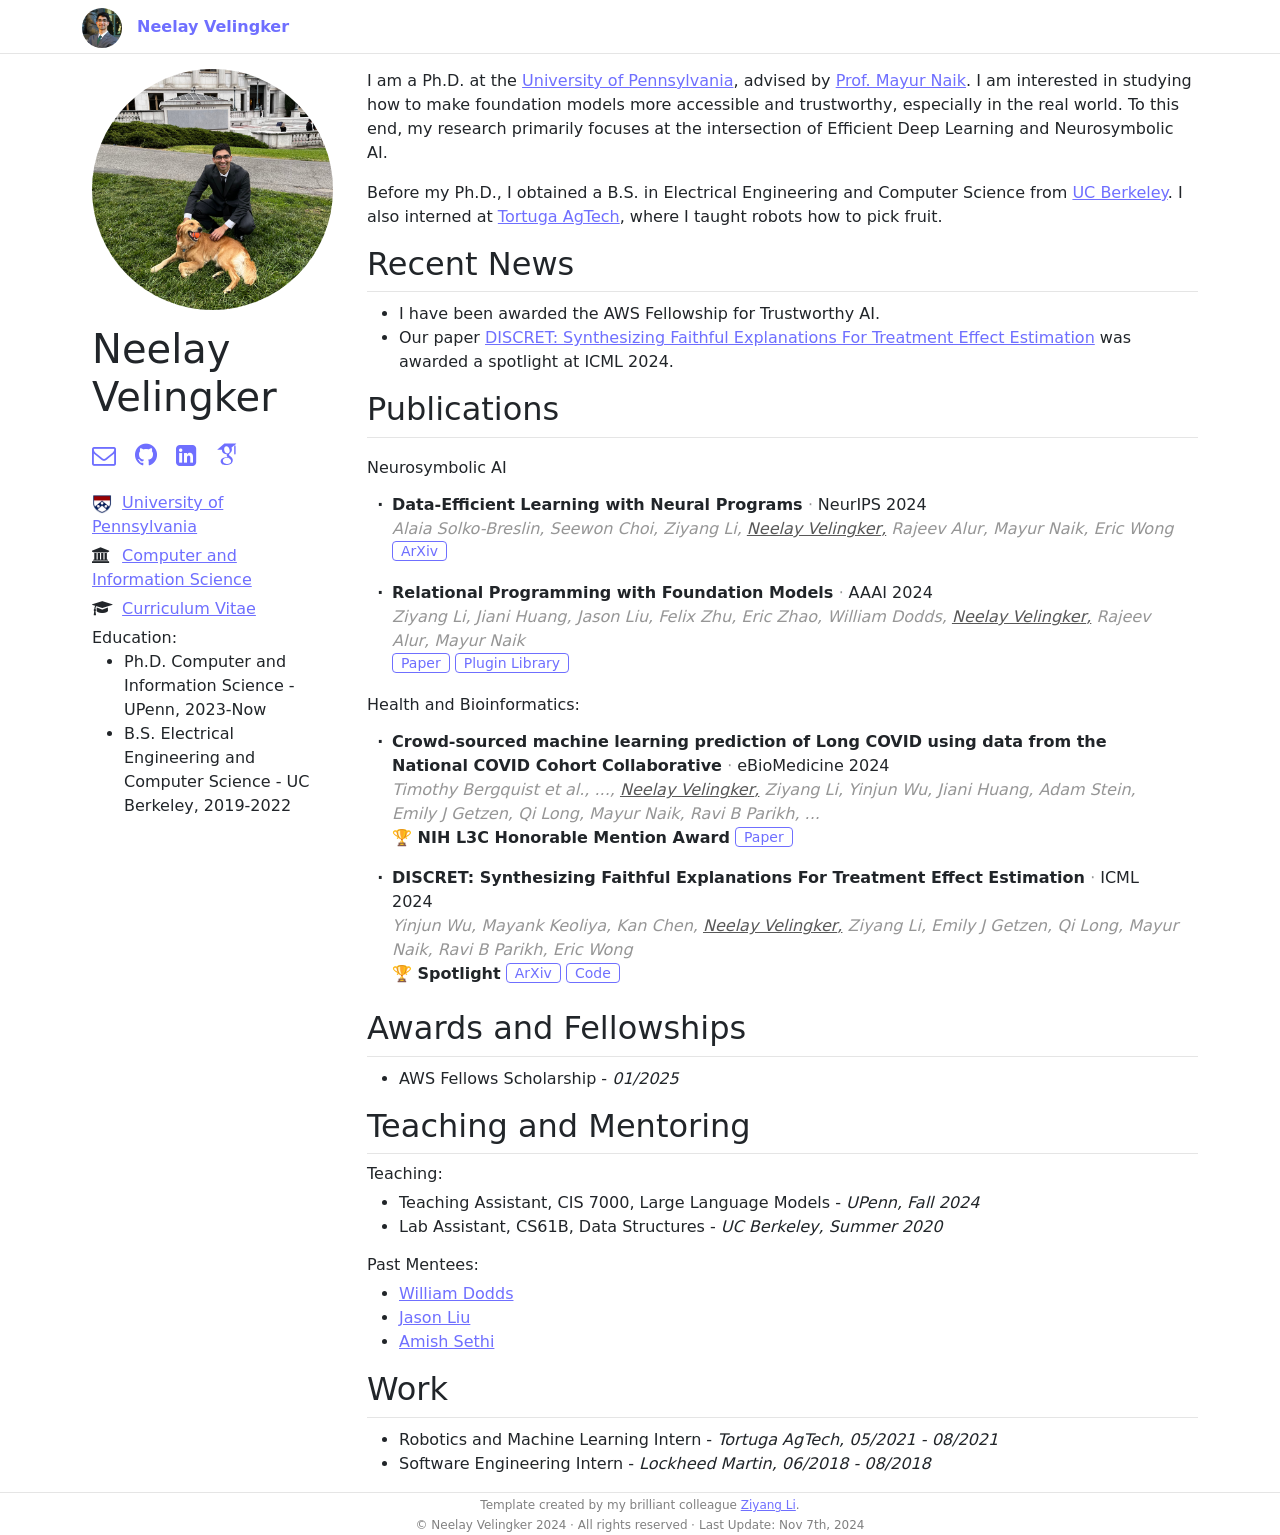
==== index.html @ e78e91a5 "bio update" ====
<!DOCTYPE html>
<html>
  <head>
    <meta charset="utf-8" />
    <meta name="viewport" content="width=device-width, initial-scale=1">
    <link rel="stylesheet" href="css/basics.css" />
    <link rel="stylesheet" href="css/vendor/bootstrap/bootstrap.min.css" />
    <link rel="stylesheet" href="css/vendor/font-awesome/font-awesome.min.css" />
    <title>Neelay Velingker - University of Pennsylvania</title>
  </head>
  <body>
    <nav class="nav">
      <div class="nav-inner container-sm">
        <ul class="nav-ul">
          <li>
            <a href="#">
              <img class="nav-img" src="img/me.png" />
              <strong style="margin-left: 10px">Neelay Velingker</strong>
            </a>
          </li>
        </ul>
      </div>
    </nav>
    <main class="container-sm main-container">
      <div class="row">
        <div class="sidebar col-md-3 col-12">
          <div>
            <div class="sidebar-me col-md-12 col-8" style="background-image: url(img/me-large.png); margin: 0 auto;"></div>
          </div>
          <div>
            <h1>Neelay Velingker</h1>
            <div class="flex" style="margin: 20px 0;">
              <a class="sidebar-icon" href="mailto:neelay@seas.upenn.edu" target="_blank" data-bs-toggle="tooltip" data-bs-title="Email">
                <i class="fa fa-envelope-o" aria-hidden="true" style="font-size: 24px"></i>
              </a>
              <a class="sidebar-icon" href="https://github.com/nvelingker" target="_blank" data-bs-toggle="tooltip" data-bs-title="Github">
                <i class="fa fa-github" aria-hidden="true" style="font-size: 26px"></i>
              </a>
              <!-- <a class="sidebar-icon" href="https://liby.cubes.studio/index.html" target="_blank" data-bs-toggle="tooltip" data-bs-title="Personal Website">
                <i class="fa fa-user" aria-hidden="true" style="font-size: 24px"></i>
              </a> -->
              <a class="sidebar-icon" href="https://www.linkedin.com/in/nvelingker/" target="_blank" data-bs-toggle="tooltip" data-bs-title="LinkedIn">
                <i class="fa fa-linkedin-square" aria-hidden="true" style="font-size: 24px"></i>
              </a>
              <a class="sidebar-icon" href="https://scholar.google.com/citations?user=EKP_ty0AAAAJ&hl=en" target="_blank" data-bs-toggle="tooltip" data-bs-title="Google Scholar">
                <!-- <img src="img/vendor/google-scholar.svg" width="28px" height="28px" /> -->
                <svg width="28" height="28" viewBox="0 0 500 500" style="margin-top: -5px">
                  <g inkscape:groupmode="layer" id="layer6" inkscape:label="icon">
                    <path fill="currentColor" style="stroke-width:0.0647871" d="M 343.75868,106.66243 V 79.430205 L 363.52365,63.999997 H 149.63354 L 20.476345,176.2736 h 85.656075 c -0.15534,2.12494 -0.21914,4.04644 -0.21914,6.22563 0,20.84472 7.2192,38.08662 21.67203,51.86089 14.45284,13.79702 32.25124,20.64784 53.32651,20.64784 4.92319,0 9.75059,-0.36794 14.43842,-1.02419 -2.90722,6.50082 -4.37457,12.52302 -4.37457,18.14228 0,9.87526 4.49924,20.4304 13.46715,31.6418 -39.23377,2.6705 -68.06112,9.73264 -86.43702,21.16322 -10.53108,6.49907 -19.000207,14.70396 -25.390349,24.5311 -6.390569,9.89933 -9.577754,20.51525 -9.577754,31.9616 0,9.64822 2.062375,18.33611 6.21907,26.06233 4.156694,7.7263 9.577757,14.07047 16.312223,18.98408 6.71825,4.96781 14.46899,9.10088 23.219,12.46874 8.73429,3.34378 17.40643,5.71858 26.06106,7.06258 8.62707,1.34222 17.20471,1.9985 25.70579,1.9985 13.46887,0 26.95353,-1.73428 40.54711,-5.18707 13.56165,-3.48461 26.28022,-8.64143 38.17105,-15.4927 11.85935,-6.80488 21.51545,-16.0865 28.9219,-27.7183 7.39024,-11.67998 11.09457,-24.80499 11.09457,-39.33613 0,-11.01584 -2.24964,-21.03852 -6.7502,-30.14073 -4.46864,-9.07202 -9.93785,-16.54102 -16.45271,-22.34403 -6.5008,-5.81263 -12.99987,-11.15539 -19.51512,-15.9679 -6.50083,-4.84488 -12.00021,-9.75058 -16.46884,-14.8129 -4.4848,-5.04657 -6.73444,-10.05419 -6.73444,-14.98395 0,-4.92145 1.73422,-9.67183 5.21588,-14.26559 3.45451,-4.6095 7.67376,-9.04795 12.60967,-13.30571 4.93756,-4.24944 9.87523,-8.96788 14.79665,-14.13302 4.92147,-5.14719 9.14072,-11.82739 12.60971,-20.00822 3.48467,-8.17907 5.20318,-17.44489 5.20318,-27.75679 0,-13.4527 -2.54714,-24.46065 -7.54735,-33.31348 -0.59369,-1.02243 -1.21757,-1.80338 -1.87511,-3.02225 l 56.90745,-46.672136 v 17.118526 c -7.39373,0.92969 -6.62422,5.34582 -6.62422,10.6352 v 128.66719 c 0,5.95832 4.8751,10.83382 10.83386,10.83382 h 3.98869 c 5.95835,0 10.83386,-4.87506 10.83386,-10.83382 V 117.29282 c 0,-5.27669 0.77741,-9.68801 -6.56167,-10.63039 z M 236.39865,329.14114 c 1.14099,0.7503 3.7039,2.78075 7.7184,6.03838 4.0495,3.24319 6.797,5.69582 8.26567,7.41432 1.43851,1.66381 3.5792,4.16501 6.37617,7.54734 2.81268,3.3744 4.7184,6.30394 5.71853,8.73425 1.00016,2.4767 2.01603,5.46089 3.04636,8.94556 0.98567,3.44488 1.48486,6.97595 1.48486,10.56169 0,17.04813 -6.56338,29.68007 -19.65604,37.85915 -13.125,8.18083 -28.76651,12.27368 -46.93767,12.27368 -9.18709,0 -18.2031,-1.09289 -27.06247,-3.1951 -8.84322,-2.11665 -17.31192,-5.3362 -25.39035,-9.60185 -8.07846,-4.25771 -14.57754,-10.20337 -19.50072,-17.79659 -4.93764,-7.64012 -7.40645,-16.41464 -7.40645,-26.24962 0,-10.32022 2.79692,-19.28987 8.42233,-26.90588 5.59343,-7.62564 12.93774,-13.3919 22.03208,-17.3154 9.0624,-3.94582 18.24946,-6.74232 27.56166,-8.39827 9.31221,-1.7023 18.79679,-2.555 28.43842,-2.555 4.46862,0 7.93582,0.25115 10.40465,0.69607 0.45456,0.21918 3.03188,2.07025 7.73456,5.56326 4.70401,3.46237 7.62565,5.59519 8.75047,6.38401 z m -3.35823,-100.5779 c -7.40648,8.85938 -17.73454,13.2882 -30.95363,13.2882 -11.85933,0 -22.29766,-4.76482 -31.26554,-14.31195 -8.99984,-9.52309 -15.42235,-20.32803 -19.34408,-32.43061 -3.93752,-12.10871 -5.90585,-23.98423 -5.90585,-35.648 0,-13.6942 3.59542,-25.35184 10.7809,-34.97598 7.18727,-9.64952 17.49915,-14.48477 30.93786,-14.48477 11.87507,0 22.37423,5.03825 31.43704,15.15677 9.09434,10.08482 15.60961,21.41303 19.5169,33.96799 3.92176,12.5392 5.87345,24.52979 5.87345,35.98399 0,13.44658 -3.70256,24.60984 -11.07663,33.45436 z" id="path2" />
                  </g>
                </svg>
              </a>
            </div>
            <div class="sidebar-item">
              <span class="icon">
                <img src="img/penn.png" height="20px" width="20px" />
              </span>
              <a target="_blank" href="https://www.upenn.edu">University of Pennsylvania</a>
            </div>
            <div class="sidebar-item">
              <i class="fa fa-university icon"></i> <a href="https://www.cis.upenn.edu" target="_blank">Computer and Information Science</a>
            </div>
            <div class="sidebar-item">
              <i class="fa fa-graduation-cap icon"></i> <a href="#" target="_blank">Curriculum Vitae</a>
            </div>
            <div class="sidebar-item">
              Education:
              <ul>
                <li>Ph.D. Computer and Information Science - UPenn, 2023-Now</li>
                <li>B.S. Electrical Engineering and Computer Science - UC Berkeley, 2019-2022</li>
              </ul>
            </div>
          </div>
        </div>
        <div class="main col-sm-9 col-12">
          <div id="bio" class="section">
            <!-- <div class="section-header">
              <h2>Research</h2>
            </div> -->
            <p>
              I am a Ph.D. at the <a target="_blank" href="https://upenn.edu">University of Pennsylvania</a>, advised by <a target="_blank" href="https://www.cis.upenn.edu/~mhnaik/">Prof. Mayur Naik</a>.
              I am interested in studying how to make foundation models more accessible and trustworthy, especially in the real world.
              To this end, my research primarily focuses at the intersection of Efficient Deep Learning and Neurosymbolic AI.

              <!-- He is awarded the <a target="_blank" href="https://blog.seas.upenn.edu/amazon-provides-gift-to-10-penn-engineering-phd-students-for-work-on-trustworthy-ai/">AWS Fellowship</a> for conducting research on trustworthy AI. -->
            </p>
            <p>
              Before my Ph.D., I obtained a B.S. in Electrical Engineering and Computer Science from <a target="_blank" href="https://www.berkeley.edu/">UC Berkeley</a>. I also interned at <a target="_blank" href="https://www.tortugaagtech.com/">Tortuga AgTech</a>, where I taught robots how to pick fruit.
            </p>
          </div>
          <div id="news" class="section">
            <div class="section-header">
              <h2>Recent News</h2>
            </div>
            <ul>
              <li class="news-item">
                I have been awarded the AWS Fellowship for Trustworthy AI.
              </li>
              <li class="news-item">
                Our paper <a target="_blank" href="https://icml.cc/virtual/2024/poster/34742">DISCRET: Synthesizing Faithful Explanations For Treatment Effect Estimation</a> was awarded a spotlight at ICML 2024.
              </li>
            </ul>
          </div>
          <div id="publications" class="section">
            <div class="section-header">
              <h2>Publications</h2>
            </div>
            <div class="publication-section">
              <h6>Neurosymbolic AI</h6>
              <ul class="publications list-group">
                <li class="publication list-group-item list-group-item-action">
                  <div class="header">
                    <strong class="title">Data-Efficient Learning with Neural Programs</strong>
                    <span class="conference">NeurIPS 2024</span>
                  </div>
                  <div class="authors">
                    <span>Alaia Solko-Breslin</span>
                    <span>Seewon Choi</span>
                    <span>Ziyang Li</span>
                    <span class="me">Neelay Velingker</span>
                    <span>Rajeev Alur</span>
                    <span>Mayur Naik</span>
                    <span>Eric Wong</span>
                  </div>
                  <div>
                    <a class="btn btn-sm btn-tiny btn-outline-primary" target="_blank" href="https://arxiv.org/abs/2406.06246">ArXiv</a>
                  </div>
                </li>
                <li class="publication list-group-item list-group-item-action">
                  <div class="header">
                    <strong class="title">Relational Programming with Foundation Models</strong>
                    <span class="conference">AAAI 2024</span>
                  </div>
                  <div class="authors">
                    <span>Ziyang Li</span>
                    <span>Jiani Huang</span>
                    <span>Jason Liu</span>
                    <span>Felix Zhu</span>
                    <span>Eric Zhao</span>
                    <span>William Dodds</span>
                    <span class="me">Neelay Velingker</span>
                    <span>Rajeev Alur</span>
                    <span>Mayur Naik</span>
                  </div>
                  <div>
                    <a class="btn btn-sm btn-tiny btn-outline-primary" target="_blank" href="https://www.cis.upenn.edu/~jianih/res/publications/Relational_Programming_with_Foundation_Models/scallop_aaai24.pdf">Paper</a>
                    <a class="btn btn-sm btn-tiny btn-outline-primary" target="_blank" href="https://github.com/scallop-lang/scallop/tree/master/etc/scallopy-plugins">Plugin Library</a>
                  </div>
                </li> 
              </ul>
            </div>
            <div class="publication-section">
              <h6>Health and Bioinformatics:</h6>
              <ul class="publications list-group">  
                <li class="publication list-group-item list-group-item-action">
                  <div class="header">
                    <strong class="title">Crowd-sourced machine learning prediction of Long COVID using data from the National COVID Cohort Collaborative</strong>
                    <span class="conference">eBioMedicine 2024</span>
                  </div>
                  <div class="authors">
                    <span>Timothy Bergquist et al.</span>
                    <span>...</span>
                    <span class="me">Neelay Velingker</span>
                    <span>Ziyang Li</span>
                    <span>Yinjun Wu</span>
                    <span>Jiani Huang</span>
                    <span>Adam Stein</span>
                    <span>Emily J Getzen</span>
                    <span>Qi Long</span>
                    <span>Mayur Naik</span>
                    <span>Ravi B Parikh</span>
                    <span>...</span>
                  </div>
                  <div>
                    <strong>🏆 NIH L3C Honorable Mention Award</strong>
                    <a class="btn btn-sm btn-tiny btn-outline-primary" target="_blank" href="https://www.cis.upenn.edu/~mhnaik/papers/ebiomedicine24.pdf">Paper</a>
                  </div>
                </li>
                <li class="publication list-group-item list-group-item-action">
                  <div class="header">
                    <strong class="title">DISCRET: Synthesizing Faithful Explanations For Treatment Effect Estimation</strong>
                    <span class="conference">ICML 2024</span>
                  </div>
                  <div class="authors">
                    <span>Yinjun Wu</span>
                    <span>Mayank Keoliya</span>
                    <span>Kan Chen</span>
                    <span class="me">Neelay Velingker</span>
                    <span>Ziyang Li</span>
                    <span>Emily J Getzen</span>
                    <span>Qi Long</span>
                    <span>Mayur Naik</span>
                    <span>Ravi B Parikh</span>
                    <span>Eric Wong</span>
                  </div>
                  <div>
                    <strong>🏆 Spotlight</strong>
                    <a class="btn btn-sm btn-tiny btn-outline-primary" target="_blank" href="https://arxiv.org/abs/2406.00611">ArXiv</a>
                    <a class="btn btn-sm btn-tiny btn-outline-primary" target="_blank" href="https://github.com/wuyinjun-1993/DISCRET-ICML2024">Code</a>
                  </div>
                </li>
              </ul>
            </div>
          </div>
          <!-- <div id="talks-tutorials" class="section">
            <div class="section-header">
              <h2>Talks and Tutorials</h2>
            </div>
            <ul class="talks list-group">
              <li class="talk list-group-item list-group-item-action">
                <strong class="date">Oct 11, 2024</strong>
                Invited talk on Scallop and Neurosymbolic Programming @ Columbia University
              </li>
              <li class="talk list-group-item list-group-item-action">
                <strong class="date">Oct 4, 2024</strong>
                Invited talk on Scallop and Neurosymbolic Programming @ <a target="_blank" href="https://www.tacps.org">TACPS workshop, ESWEEK'24</a>
              </li>
              <li class="talk list-group-item list-group-item-action">
                <strong class="date">Sep 26, 2024</strong>
                Invited talk on Scallop and Neurosymbolic Programming @ UT Austin
              </li>
              <li class="talk list-group-item list-group-item-action">
                <strong class="date">Jun 10-11, 2024</strong>
                Scallop tutorial @ <a target="_blank" href="https://www.neurosymbolic.org/summerschool2024.html">Summer School of Neurosymbolic Programming</a>
                <a class="btn btn-sm btn-tiny btn-outline-primary" target="_blank" href="https://www.scallop-lang.org/ssnp24/index.html">Tutorial</a>
              </li>
              <li class="talk list-group-item list-group-item-action">
                <strong class="date">Apr 17, 2024</strong>
                Guest lecture on Neurosymbolic Programming in CIS 7000, Spring 2024
              </li>
              <li class="talk list-group-item list-group-item-action">
                <strong class="date">Dec 10, 2023</strong>
                Invited talk on Scallop and Neurosymbolic Programming @ Peking University PL Seminar
              </li>
              <li class="talk list-group-item list-group-item-action">
                <strong class="date">Nov 9, 2023</strong>
                Invited talk on Scallop and Neurosymbolic Programming @ Purdue University
              </li>
              <li class="talk list-group-item list-group-item-action">
                <strong class="date">Aug 7, 2023</strong>
                Invited talk on Scallop @ KDD'23
              </li>
              <li class="talk list-group-item list-group-item-action">
                <strong class="date">Jun 17-19, 2023</strong>
                Tutorial and Talk on Scallop and Neurosymbolic Programming @ PLDI'23
                <a class="btn btn-sm btn-tiny btn-outline-primary" target="_blank" href="https://www.scallop-lang.org/pldi23/index.html">Tutorial</a>
                <a class="btn btn-sm btn-tiny btn-outline-primary" target="_blank" href="https://www.scallop-lang.org/ssft22/index.html">Slides</a>
              </li>
              <li class="talk list-group-item list-group-item-action">
                <strong class="date">Apr 10, 2023</strong>
                Invited talk on Scallop and Neurosymbolic Programming @ MIT Neurosymbolic Reading Group
              </li>
              <li class="talk list-group-item list-group-item-action">
                <strong class="date">Jun 1-2, 2022</strong>
                Tutorial on Scallop @ <a target="_blank" href="https://fm.csl.sri.com/SSFT22/">Summer School of Formal Techniques'22</a>
                <a class="btn btn-sm btn-tiny btn-outline-primary" target="_blank" href="https://www.scallop-lang.org/ssft22/index.html">Tutorial</a>
                <a class="btn btn-sm btn-tiny btn-outline-primary" target="_blank" href="https://www.scallop-lang.org/ssft22/index.html">Slides</a>
              </li>
            </ul>
          </div> -->
          <div id="awards-fellowships" class="section">
            <div class="section-header">
              <h2>Awards and Fellowships</h2>
            </div>
            <ul>
              <li>AWS Fellows Scholarship - <i>01/2025</i></li>
            </ul>
          </div>
          <div id="teaching-services" class="section">
            <div class="section-header">
              <h2>Teaching and Mentoring</h2>
            </div>
            <h6>Teaching:</h6>
            <ul>
              <li>Teaching Assistant, CIS 7000, Large Language Models - <i>UPenn, Fall 2024</i></li>
              <li>Lab Assistant, CS61B, Data Structures - <i>UC Berkeley, Summer 2020</i></li>
            </ul>
            <!-- <h6>Professional Services:</h6>
            <ul>
              <li>Reviewer, NeurIPS <i>2024</i></li>
              <li>Reviewer, ICLR - <i>2023, 2024, 2025</i></li>
              <li>Reviewer, ICML - <i>2024</i></li>
              <li>Reviewer, ARR - <i>2023 Nov, 2024 Feb, May, Aug, Nov</i></li>
            </ul> -->
            <h6>Past Mentees:</h6>
            <ul>
              <li><a target="_blank" href="https://www.linkedin.com/in/liam-dodds/">William Dodds</a></li>
              <li><a target="_blank" href="https://scholar.google.com/citations?user=XGGweFAAAAAJ&hl=en">Jason Liu</a></li>
              <li><a target="_blank" href="https://www.linkedin.com/in/amish-sethi">Amish Sethi</a></li>
            </ul>
          </div>
          <div id="work" class="section">
            <div class="section-header">
              <h2>Work</h2>
            </div>
            <ul>
              <li>Robotics and Machine Learning Intern - <i>Tortuga AgTech, 05/2021 - 08/2021</i></li>
              <li>Software Engineering Intern - <i>Lockheed Martin, 06/2018 - 08/2018</i></li>
            </ul>
          </div>
        </div>
      </div>
    </main>
    <div class="footer">
      Template created by my brilliant colleague <a href="https://liby99.github.io/">Ziyang Li</a>.
      <br>
      &copy; Neelay Velingker 2024 ⋅ All rights reserved ⋅ Last Update: Nov 7th, 2024
    </div>
    <script src="js/vendor/popper/popper.min.js"></script>
    <script src="js/vendor/bootstrap/bootstrap.min.js"></script>
    <script>
      function setupTooltips() {
        const tooltipTriggerList = document.querySelectorAll('[data-bs-toggle="tooltip"]')
        const tooltipList = [...tooltipTriggerList].map(tooltipTriggerEl => new bootstrap.Tooltip(tooltipTriggerEl))
      }

      function setup() {
        setupTooltips();
      }

      setup();
    </script>
  </body>
</html>
---- css/basics.css ----
* {
  --primary: 111,111,255;
  --primary-dark: 80,80,200;
  --bs-link-color-rgb: var(--primary) !important;
  --bs-link-hover-color-rgb: var(--primary-dark) !important;
  --bs-btn-active-bg: RGBA(var(--primary)) !important;
  --bs-btn-color: RGBA(var(--primary)) !important;
  --bs-btn-border-color: RGBA(var(--primary)) !important;
  --bs-btn-hover-bg: RGBA(var(--primary)) !important;
  --bs-btn-hover-border-color: RGBA(var(--primary)) !important;
}

.nav {
  line-height: 54px;
  height: 54px;
  border-bottom: 1px solid rgba(0, 0, 0, 0.1);
}

.nav-ul {
  list-style: none;
  padding: 0;
}

.nav-ul li a {
  text-decoration: none;
}

.nav-img {
  border-radius: 50%;
  justify-content: center;
  height: 40px;
  width: 40px;
}

.main-container {
  /* max-width: 1024px !important; */
}

.sidebar, .main {
  padding-top: 15px;
}

.sidebar > div {
  padding-left: 10px;
  padding-right: 10px;
  margin-bottom: 15px;
}

.sidebar-me {
  width: 100%;
  aspect-ratio: 1 / 1;
  /* padding-bottom: 100%; */
  background-size: cover;
  border-radius: 50%;
}

.section {
  margin-bottom: 15px;
}

.section .section-header {
  display: flex;
  border-bottom: 1px solid rgba(0, 0, 0, 0.1);
  margin-bottom: 10px;
}

.news-item .date {

}

.publications {
  list-style-type: circle;
}

.publication-section {
  padding-top: 10px;
}

.publication.list-group-item {
  border: none;
}

.publication {
  padding-left: 25px !important;
}

.publication .header::before {
  content: " ⋅ ";
  position: absolute;
  margin-left: -15px;
  font-weight: bold;
}

.publication .conference::before {
  content: " ⋅ ";
  color: rgba(150, 150, 150, 1);
}

.publication .authors span {
  font-style: italic;
  color: rgba(150, 150, 150, 1);
}

.publication .authors span:not(:last-child)::after {
  content: ",";
}

.publication .authors .me {
  text-decoration: underline;
  color: rgba(88, 88, 88, 1);
}

.publication .authors .co {
  text-decoration: underline;
}

.talks {
  list-style: disc !important;
  list-style-type: disc !important;
}

.talk {
  padding-top: 2px !important;
  padding-bottom: 2px !important;
  border: none !important;
}

.btn-tiny {
  line-height: 18px !important;
  padding-top: 0 !important;
  padding-bottom: 0 !important;
  height: 20px;
  margin-top: -4px;
}

.sidebar-item {
  margin-top: 5px;
}

.sidebar-item .icon {
  display: inline-block;
  width: 25px;
}

.sidebar-icon {
  font-size: 28px;
  width: 28px;
  height: 28px;
  line-height: 28px;
  text-decoration: none;
  text-align: center;
}

.sidebar-icon + .sidebar-icon {
  margin-left: 10px;
}

.talk .date {
  display: inline-block;
  width: 132px;
}

.footer {
  text-align: center;
  line-height: 20px;
  height: 30px;
  border-top: 1px solid rgba(0, 0, 0, 0.1);
  font-size: 12px;
  color: grey;
  padding-top: 0.2%;
}
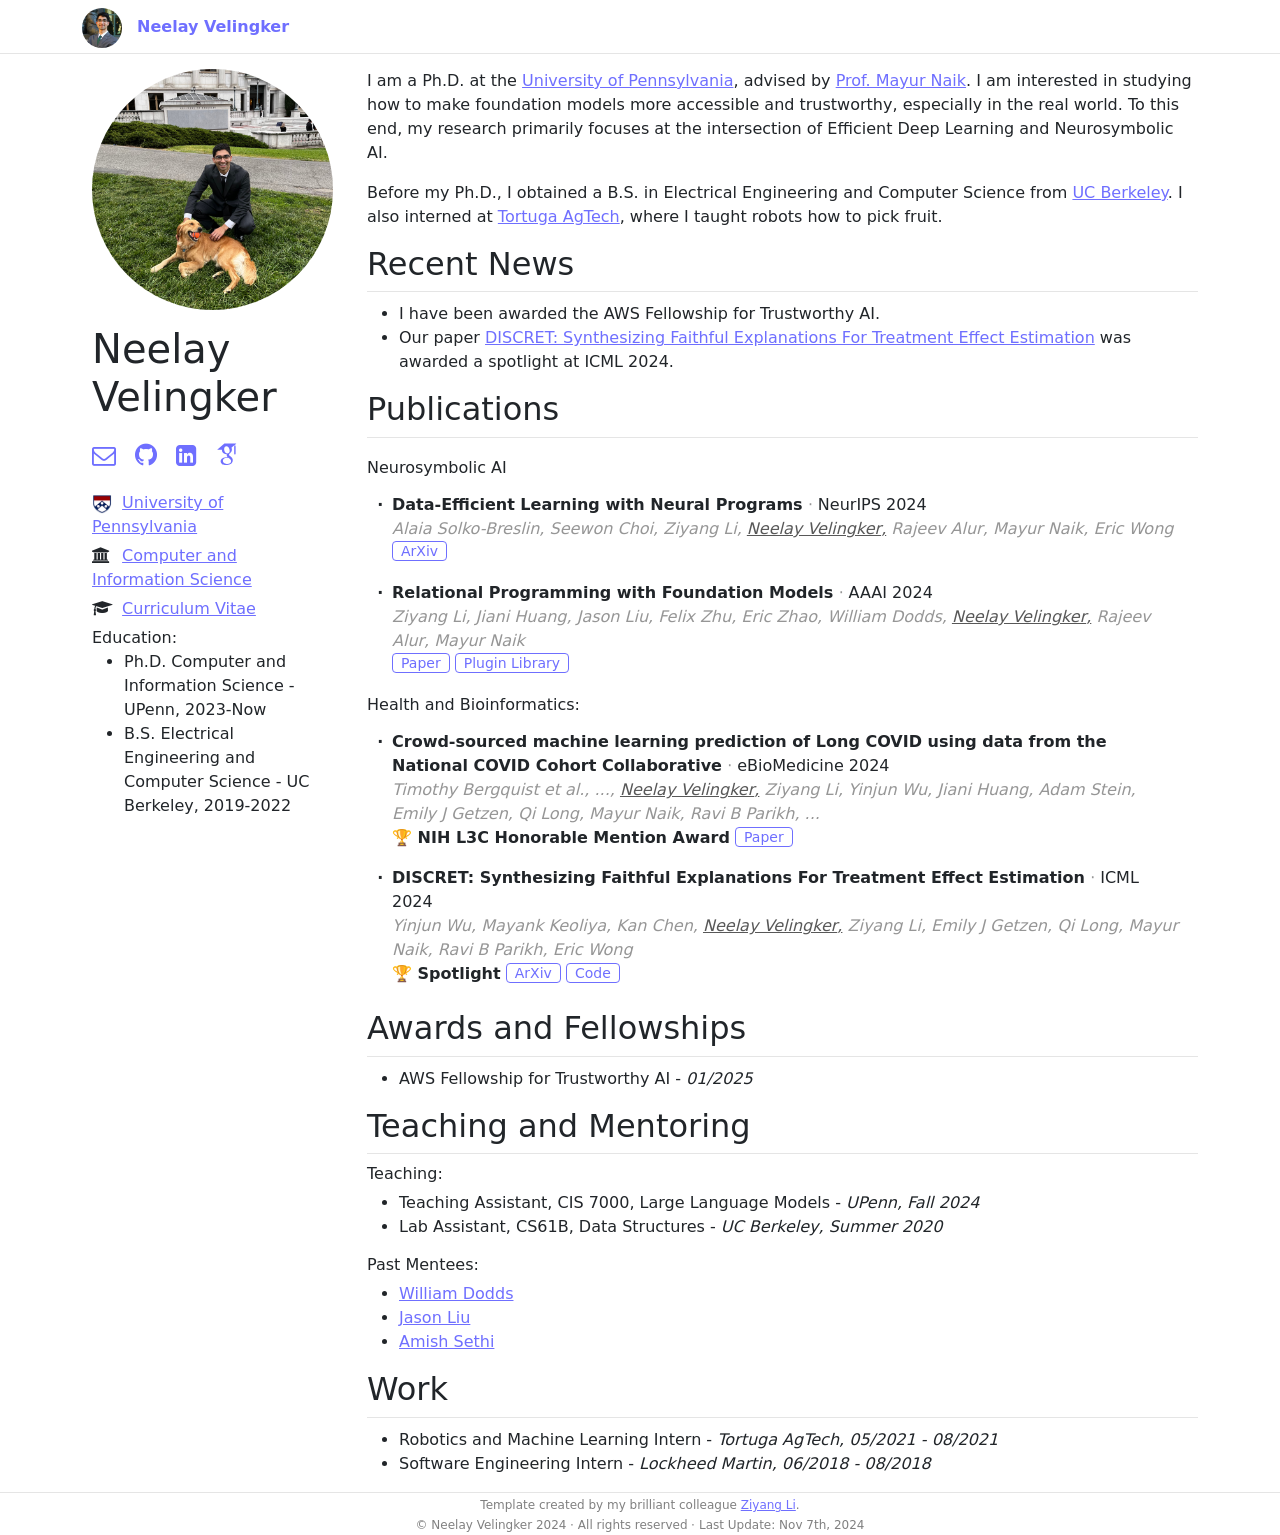
==== commit db81de9a: "typo fix" ====
--- a/index.html
+++ b/index.html
@@ -263,7 +263,7 @@
               <h2>Awards and Fellowships</h2>
             </div>
             <ul>
-              <li>AWS Fellows Scholarship - <i>01/2025</i></li>
+              <li>AWS Fellowship for Trustworthy AI - <i>01/2025</i></li>
             </ul>
           </div>
           <div id="teaching-services" class="section">
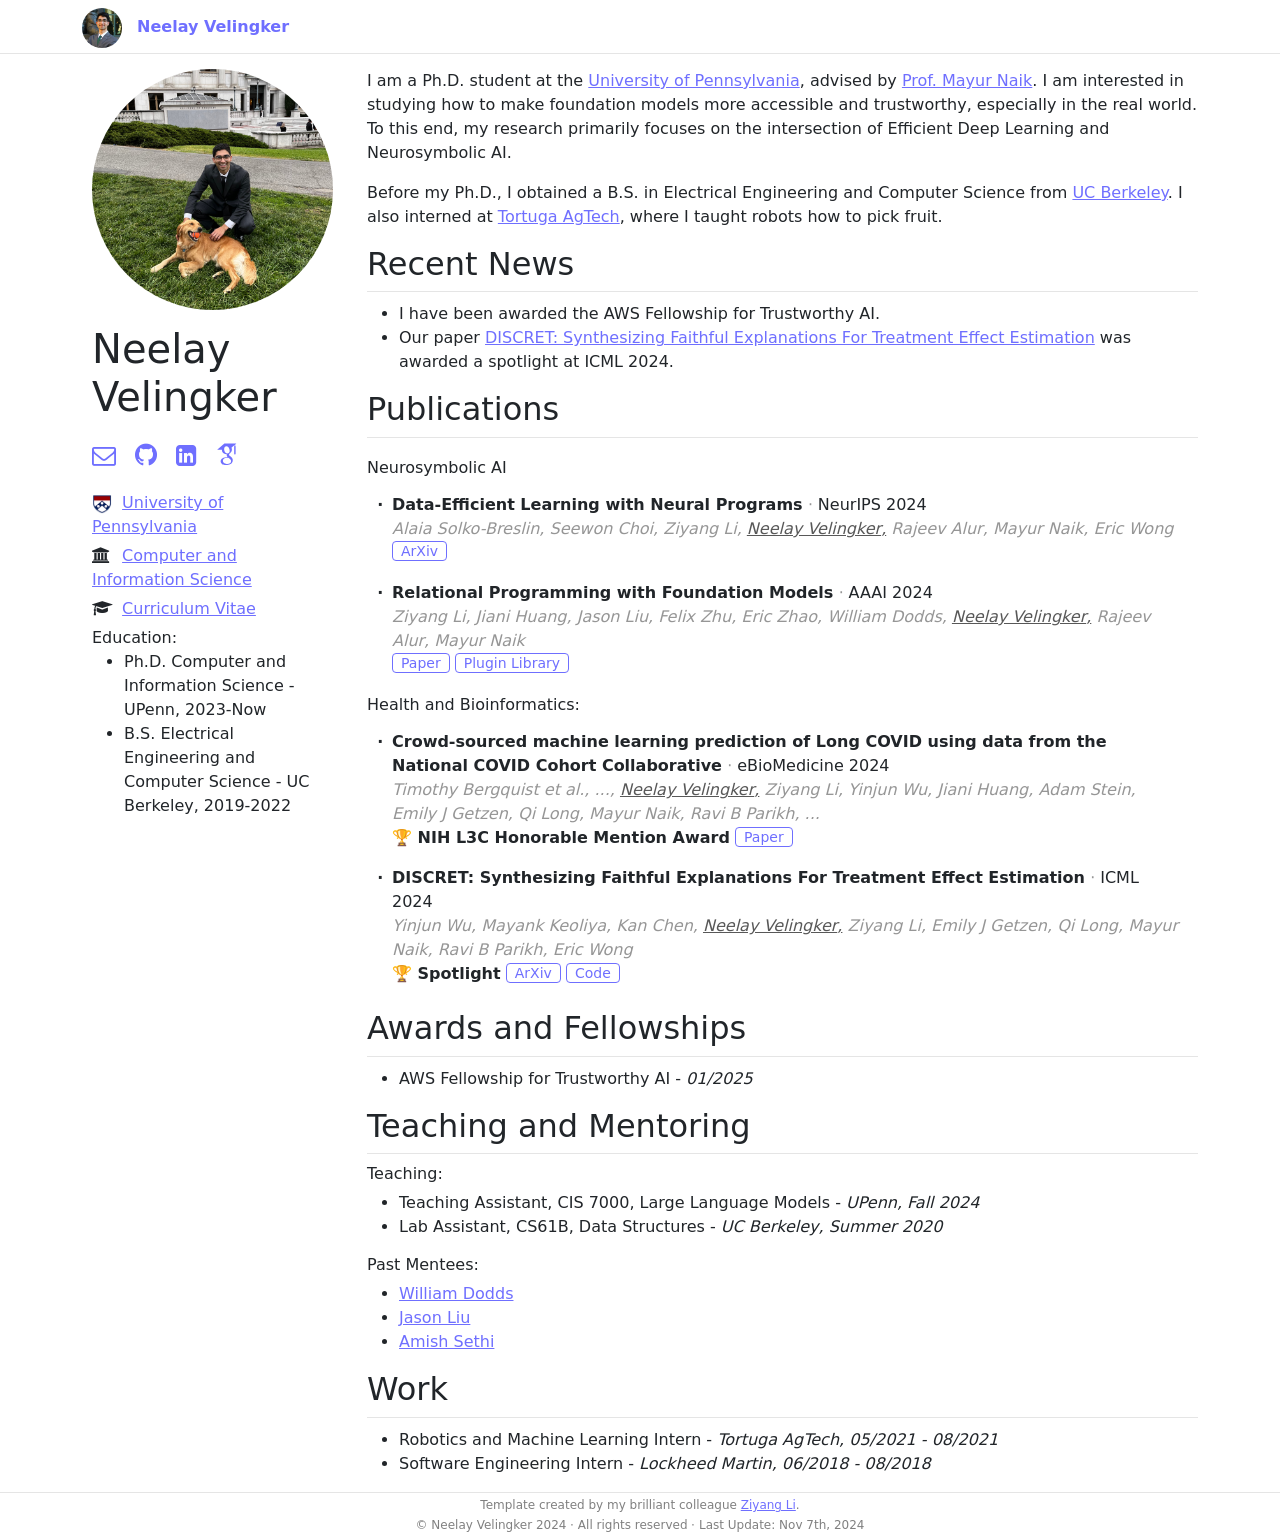
==== commit 0175d08f: "Update index.html" ====
--- a/index.html
+++ b/index.html
@@ -78,9 +78,9 @@
               <h2>Research</h2>
             </div> -->
             <p>
-              I am a Ph.D. at the <a target="_blank" href="https://upenn.edu">University of Pennsylvania</a>, advised by <a target="_blank" href="https://www.cis.upenn.edu/~mhnaik/">Prof. Mayur Naik</a>.
+              I am a Ph.D. student at the <a target="_blank" href="https://upenn.edu">University of Pennsylvania</a>, advised by <a target="_blank" href="https://www.cis.upenn.edu/~mhnaik/">Prof. Mayur Naik</a>.
               I am interested in studying how to make foundation models more accessible and trustworthy, especially in the real world.
-              To this end, my research primarily focuses at the intersection of Efficient Deep Learning and Neurosymbolic AI.
+              To this end, my research primarily focuses on the intersection of Efficient Deep Learning and Neurosymbolic AI.
 
               <!-- He is awarded the <a target="_blank" href="https://blog.seas.upenn.edu/amazon-provides-gift-to-10-penn-engineering-phd-students-for-work-on-trustworthy-ai/">AWS Fellowship</a> for conducting research on trustworthy AI. -->
             </p>
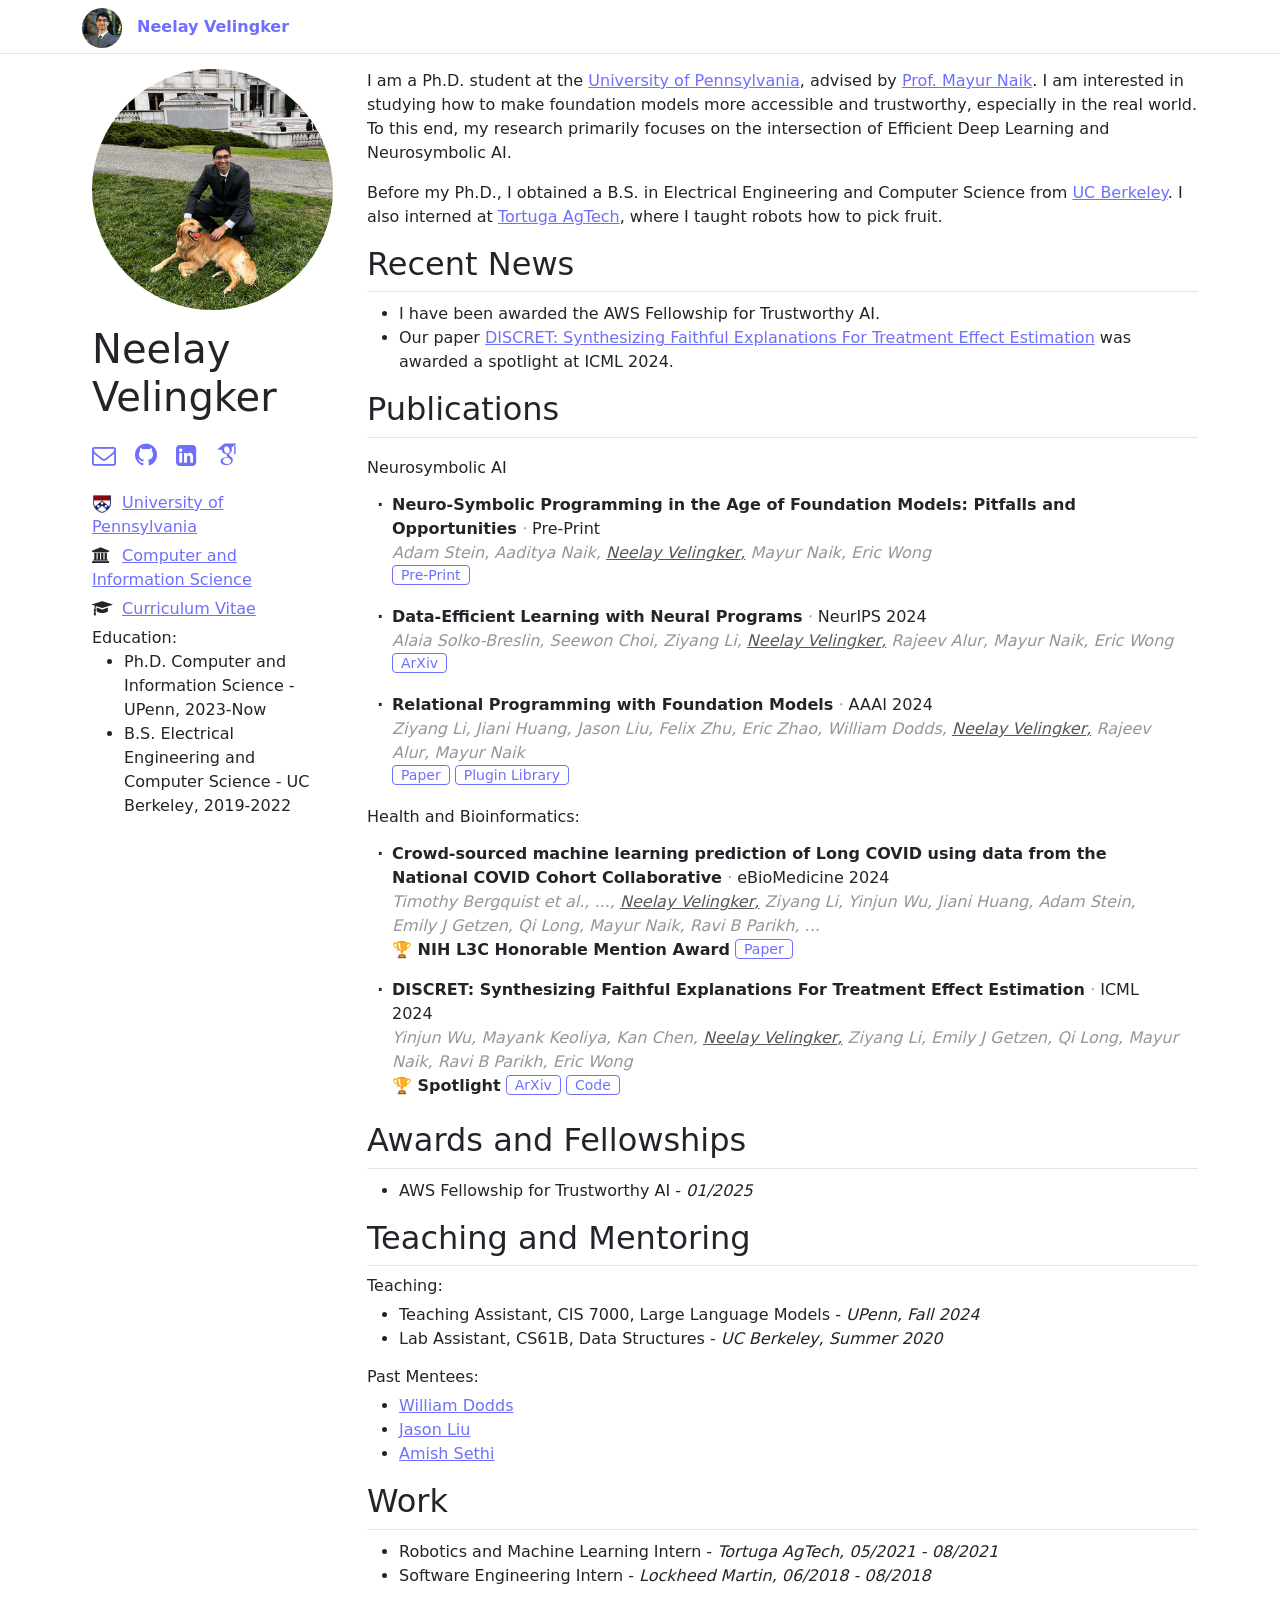
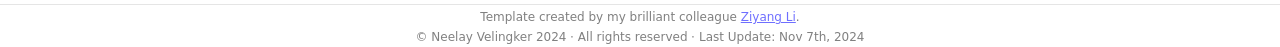
==== commit 9d952529: "pitfalls and opportunities paper" ====
--- a/index.html
+++ b/index.html
@@ -61,7 +61,7 @@
               <i class="fa fa-university icon"></i> <a href="https://www.cis.upenn.edu" target="_blank">Computer and Information Science</a>
             </div>
             <div class="sidebar-item">
-              <i class="fa fa-graduation-cap icon"></i> <a href="#" target="_blank">Curriculum Vitae</a>
+              <i class="fa fa-graduation-cap icon"></i> <a href="res/cv/cv-02-18-2025.pdf" target="_blank">Curriculum Vitae</a>
             </div>
             <div class="sidebar-item">
               Education:
@@ -108,6 +108,22 @@
             <div class="publication-section">
               <h6>Neurosymbolic AI</h6>
               <ul class="publications list-group">
+                <li class="publication list-group-item list-group-item-action">
+                  <div class="header">
+                    <strong class="title">Neuro-Symbolic Programming in the Age of Foundation Models: Pitfalls and Opportunities</strong>
+                    <span class="conference">Pre-Print</span>
+                  </div>
+                  <div class="authors">
+                    <span>Adam Stein</span>
+                    <span>Aaditya Naik</span>
+                    <span class="me">Neelay Velingker</span>
+                    <span>Mayur Naik</span>
+                    <span>Eric Wong</span>
+                  </div>
+                  <div>
+                    <a class="btn btn-sm btn-tiny btn-outline-primary" target="_blank" href="res/papers/neurosymbolic_pitfalls_and_opportunities.pdf">Pre-Print</a>
+                  </div>
+                </li>
                 <li class="publication list-group-item list-group-item-action">
                   <div class="header">
                     <strong class="title">Data-Efficient Learning with Neural Programs</strong>
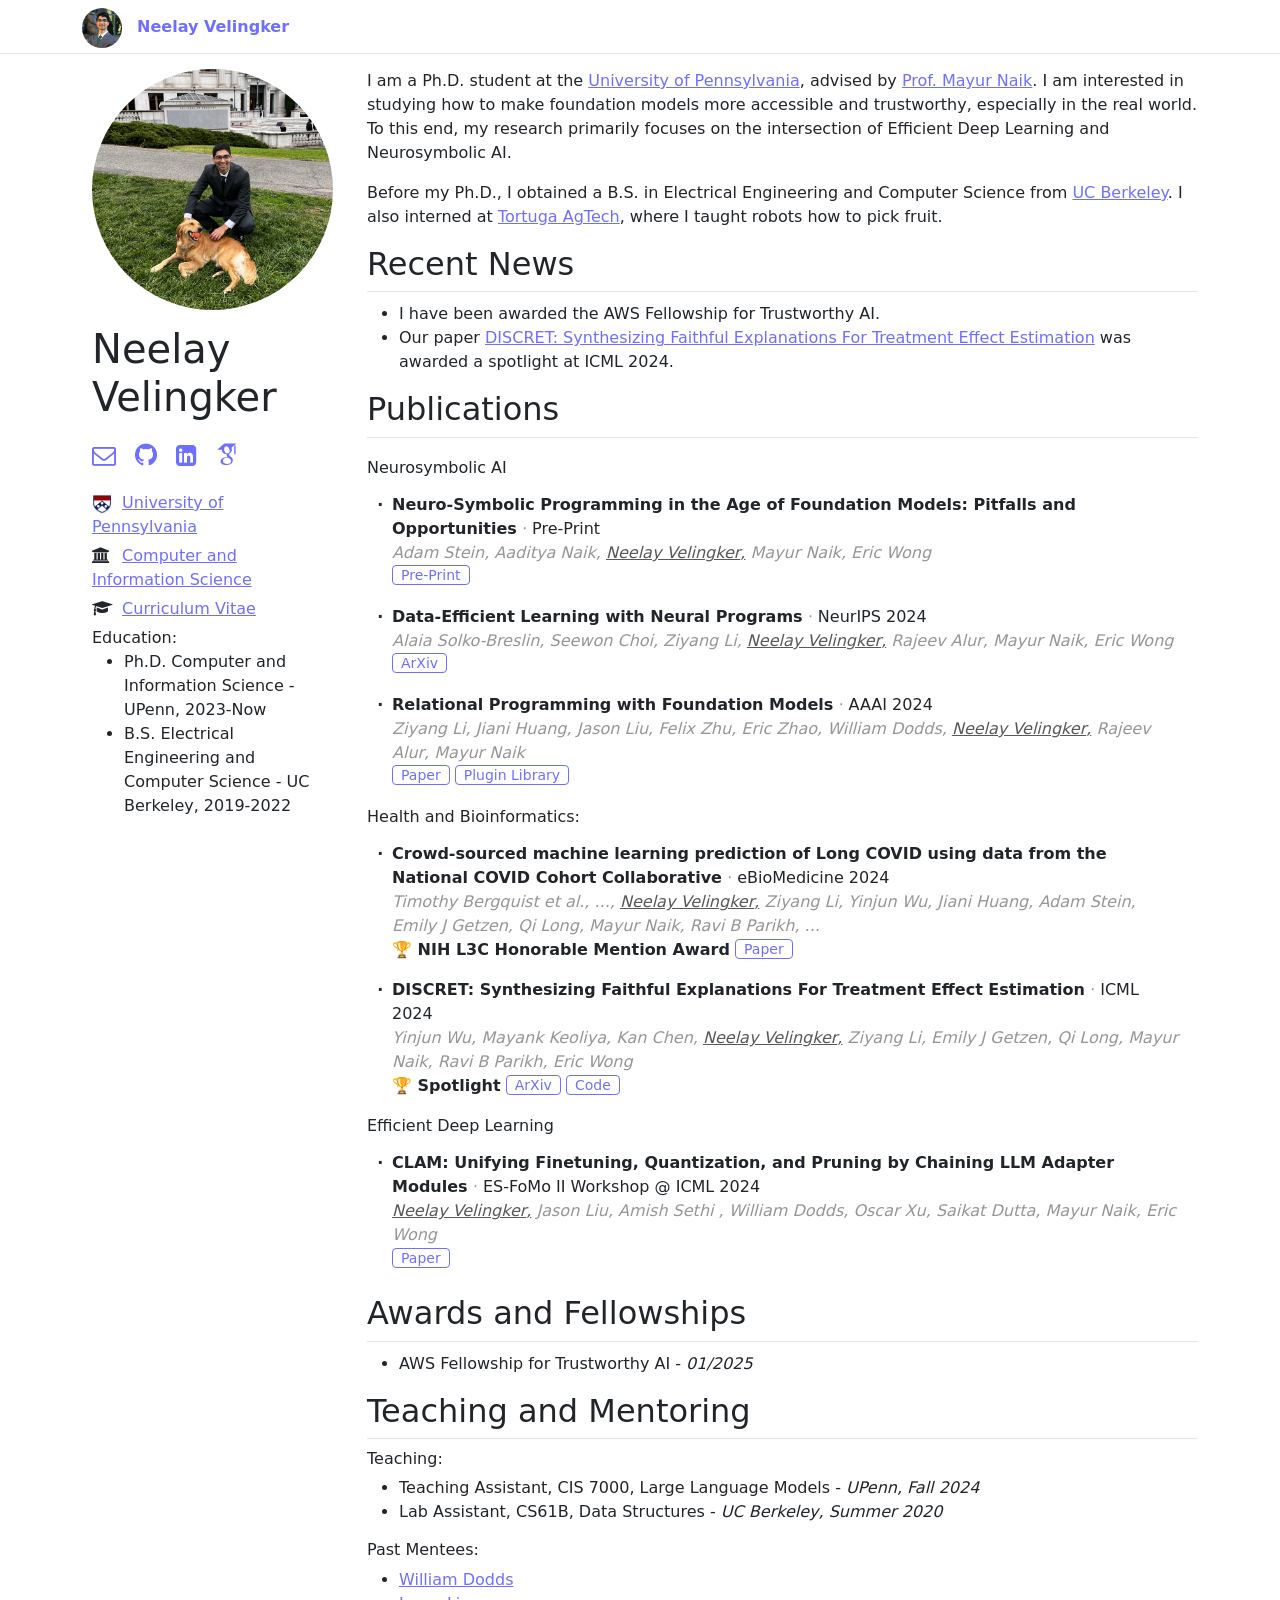
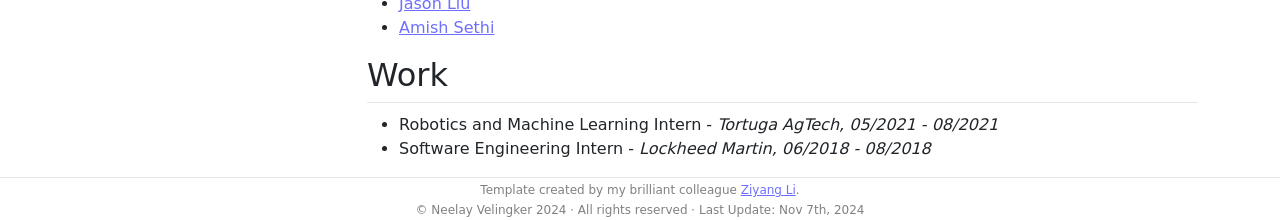
==== commit 0f47af80: "linked CLAM paper" ====
--- a/index.html
+++ b/index.html
@@ -217,6 +217,30 @@
                 </li>
               </ul>
             </div>
+            <div class="publication-section">
+              <h6>Efficient Deep Learning</h6>
+              <ul class="publications list-group">
+                <li class="publication list-group-item list-group-item-action">
+                  <div class="header">
+                    <strong class="title">CLAM: Unifying Finetuning, Quantization, and Pruning by Chaining LLM Adapter Modules</strong>
+                    <span class="conference">ES-FoMo II Workshop @ ICML 2024</span>
+                  </div>
+                  <div class="authors">
+                    <span class="me">Neelay Velingker</span>
+                    <span>Jason Liu</span>
+                    <span>Amish Sethi </span>
+                    <span>William Dodds</span>
+                    <span>Oscar Xu</span>
+                    <span>Saikat Dutta</span>
+                    <span>Mayur Naik</span>
+                    <span>Eric Wong</span>
+                  </div>
+                  <div>
+                    <a class="btn btn-sm btn-tiny btn-outline-primary" target="_blank" href="https://openreview.net/pdf?id=1mKtFkElnu">Paper</a>
+                  </div>
+                </li>
+              </ul>
+            </div>
           </div>
           <!-- <div id="talks-tutorials" class="section">
             <div class="section-header">
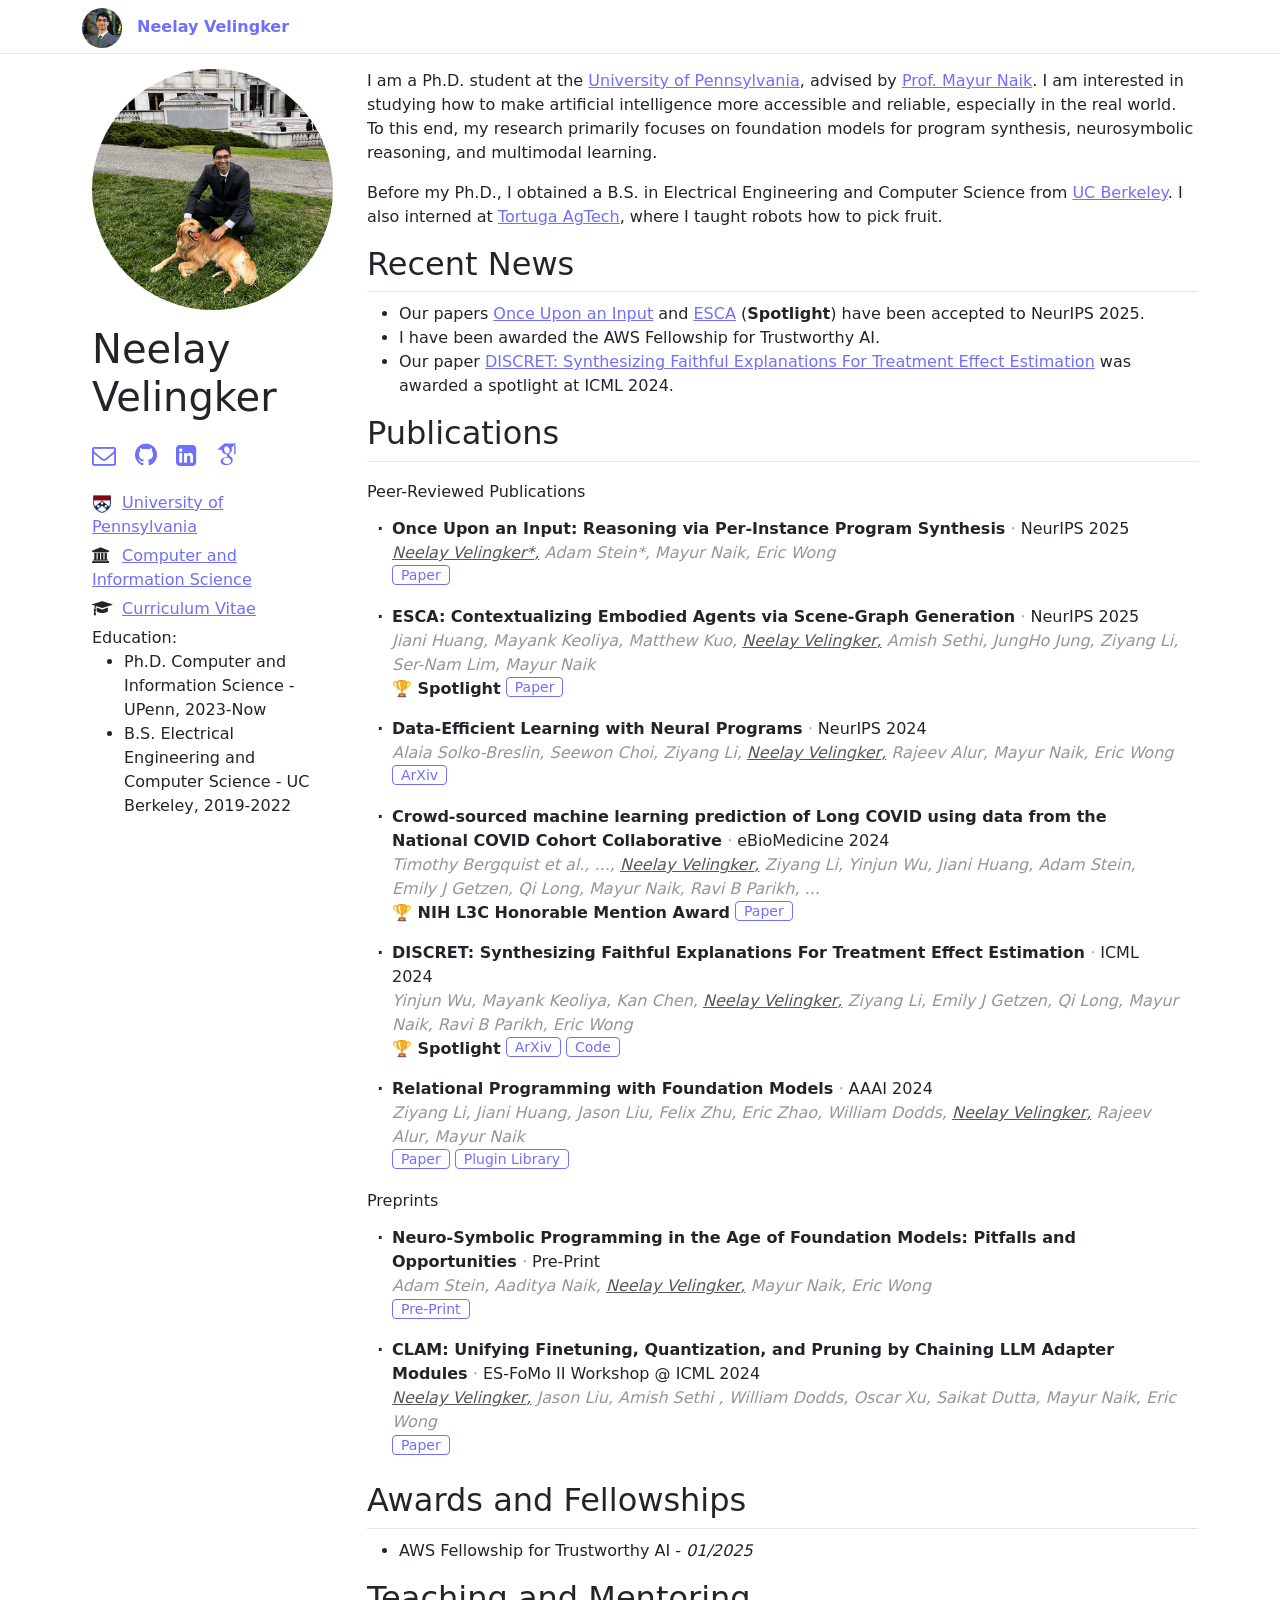
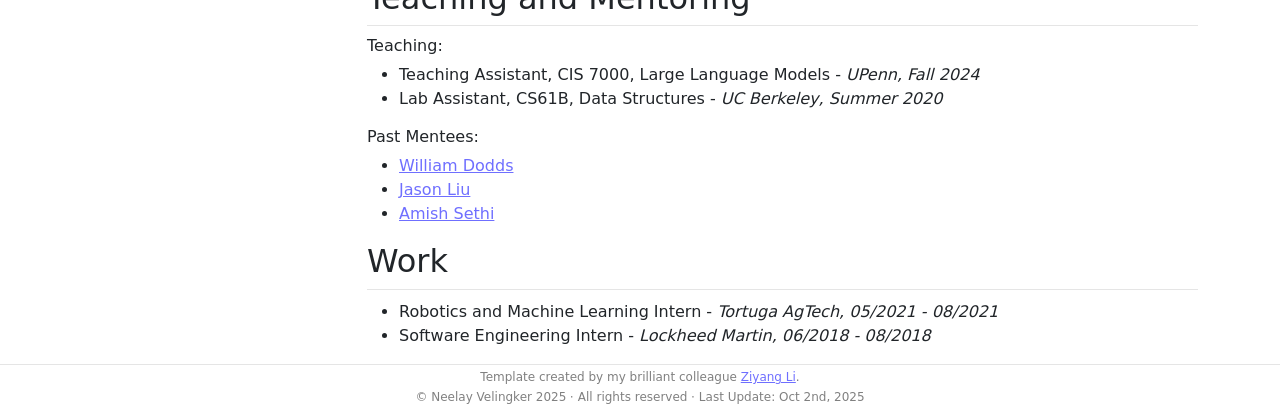
==== commit 073af9d9: "NeurIPS updates" ====
--- a/index.html
+++ b/index.html
@@ -61,7 +61,7 @@
               <i class="fa fa-university icon"></i> <a href="https://www.cis.upenn.edu" target="_blank">Computer and Information Science</a>
             </div>
             <div class="sidebar-item">
-              <i class="fa fa-graduation-cap icon"></i> <a href="res/cv/cv-02-18-2025.pdf" target="_blank">Curriculum Vitae</a>
+              <i class="fa fa-graduation-cap icon"></i> <a href="res/cv/Neelay_Velingker_CV_Oct25.pdf" target="_blank">Curriculum Vitae</a>
             </div>
             <div class="sidebar-item">
               Education:
@@ -79,8 +79,8 @@
             </div> -->
             <p>
               I am a Ph.D. student at the <a target="_blank" href="https://upenn.edu">University of Pennsylvania</a>, advised by <a target="_blank" href="https://www.cis.upenn.edu/~mhnaik/">Prof. Mayur Naik</a>.
-              I am interested in studying how to make foundation models more accessible and trustworthy, especially in the real world.
-              To this end, my research primarily focuses on the intersection of Efficient Deep Learning and Neurosymbolic AI.
+              I am interested in studying how to make artificial intelligence more accessible and reliable, especially in the real world.
+              To this end, my research primarily focuses on foundation models for program synthesis, neurosymbolic reasoning, and multimodal learning.
 
               <!-- He is awarded the <a target="_blank" href="https://blog.seas.upenn.edu/amazon-provides-gift-to-10-penn-engineering-phd-students-for-work-on-trustworthy-ai/">AWS Fellowship</a> for conducting research on trustworthy AI. -->
             </p>
@@ -94,10 +94,13 @@
             </div>
             <ul>
               <li class="news-item">
+                Our papers <a href="#publication-once-upon-input">Once Upon an Input</a> and <a href="#publication-esca">ESCA</a> (<strong>Spotlight</strong>) have been accepted to NeurIPS 2025.
+              </li>
+              <li class="news-item">
                 I have been awarded the AWS Fellowship for Trustworthy AI.
               </li>
               <li class="news-item">
-                Our paper <a target="_blank" href="https://icml.cc/virtual/2024/poster/34742">DISCRET: Synthesizing Faithful Explanations For Treatment Effect Estimation</a> was awarded a spotlight at ICML 2024.
+                Our paper <a href="#publication-discret">DISCRET: Synthesizing Faithful Explanations For Treatment Effect Estimation</a> was awarded a spotlight at ICML 2024.
               </li>
             </ul>
           </div>
@@ -106,22 +109,42 @@
               <h2>Publications</h2>
             </div>
             <div class="publication-section">
-              <h6>Neurosymbolic AI</h6>
+              <h6>Peer-Reviewed Publications</h6>
               <ul class="publications list-group">
-                <li class="publication list-group-item list-group-item-action">
-                  <div class="header">
-                    <strong class="title">Neuro-Symbolic Programming in the Age of Foundation Models: Pitfalls and Opportunities</strong>
-                    <span class="conference">Pre-Print</span>
-                  </div>
-                  <div class="authors">
-                    <span>Adam Stein</span>
-                    <span>Aaditya Naik</span>
-                    <span class="me">Neelay Velingker</span>
-                    <span>Mayur Naik</span>
-                    <span>Eric Wong</span>
-                  </div>
-                  <div>
-                    <a class="btn btn-sm btn-tiny btn-outline-primary" target="_blank" href="res/papers/neurosymbolic_pitfalls_and_opportunities.pdf">Pre-Print</a>
+                <li id="publication-once-upon-input" class="publication list-group-item list-group-item-action">
+                  <div class="header">
+                    <strong class="title">Once Upon an Input: Reasoning via Per-Instance Program Synthesis</strong>
+                    <span class="conference">NeurIPS 2025</span>
+                  </div>
+                  <div class="authors">
+                    <span class="me">Neelay Velingker*</span>
+                    <span>Adam Stein*</span>
+                    <span>Mayur Naik</span>
+                    <span>Eric Wong</span>
+                  </div>
+                  <div>
+                    <a class="btn btn-sm btn-tiny btn-outline-primary" target="_blank" href="res/papers/pips_neurips25.pdf">Paper</a>
+                  </div>
+                </li>
+                <li id="publication-esca" class="publication list-group-item list-group-item-action">
+                  <div class="header">
+                    <strong class="title">ESCA: Contextualizing Embodied Agents via Scene-Graph Generation</strong>
+                    <span class="conference">NeurIPS 2025</span>
+                  </div>
+                  <div class="authors">
+                    <span>Jiani Huang</span>
+                    <span>Mayank Keoliya</span>
+                    <span>Matthew Kuo</span>
+                    <span class="me">Neelay Velingker</span>
+                    <span>Amish Sethi</span>
+                    <span>JungHo Jung</span>
+                    <span>Ziyang Li</span>
+                    <span>Ser-Nam Lim</span>
+                    <span>Mayur Naik</span>
+                  </div>
+                  <div>
+                    <strong>🏆 Spotlight</strong>
+                    <a class="btn btn-sm btn-tiny btn-outline-primary" target="_blank" href="res/papers/ESCA_neurips25.pdf">Paper</a>
                   </div>
                 </li>
                 <li class="publication list-group-item list-group-item-action">
@@ -140,6 +163,53 @@
                   </div>
                   <div>
                     <a class="btn btn-sm btn-tiny btn-outline-primary" target="_blank" href="https://arxiv.org/abs/2406.06246">ArXiv</a>
+                  </div>
+                </li>
+                <li class="publication list-group-item list-group-item-action">
+                  <div class="header">
+                    <strong class="title">Crowd-sourced machine learning prediction of Long COVID using data from the National COVID Cohort Collaborative</strong>
+                    <span class="conference">eBioMedicine 2024</span>
+                  </div>
+                  <div class="authors">
+                    <span>Timothy Bergquist et al.</span>
+                    <span>...</span>
+                    <span class="me">Neelay Velingker</span>
+                    <span>Ziyang Li</span>
+                    <span>Yinjun Wu</span>
+                    <span>Jiani Huang</span>
+                    <span>Adam Stein</span>
+                    <span>Emily J Getzen</span>
+                    <span>Qi Long</span>
+                    <span>Mayur Naik</span>
+                    <span>Ravi B Parikh</span>
+                    <span>...</span>
+                  </div>
+                  <div>
+                    <strong>🏆 NIH L3C Honorable Mention Award</strong>
+                    <a class="btn btn-sm btn-tiny btn-outline-primary" target="_blank" href="https://www.cis.upenn.edu/~mhnaik/papers/ebiomedicine24.pdf">Paper</a>
+                  </div>
+                </li>
+                <li id="publication-discret" class="publication list-group-item list-group-item-action">
+                  <div class="header">
+                    <strong class="title">DISCRET: Synthesizing Faithful Explanations For Treatment Effect Estimation</strong>
+                    <span class="conference">ICML 2024</span>
+                  </div>
+                  <div class="authors">
+                    <span>Yinjun Wu</span>
+                    <span>Mayank Keoliya</span>
+                    <span>Kan Chen</span>
+                    <span class="me">Neelay Velingker</span>
+                    <span>Ziyang Li</span>
+                    <span>Emily J Getzen</span>
+                    <span>Qi Long</span>
+                    <span>Mayur Naik</span>
+                    <span>Ravi B Parikh</span>
+                    <span>Eric Wong</span>
+                  </div>
+                  <div>
+                    <strong>🏆 Spotlight</strong>
+                    <a class="btn btn-sm btn-tiny btn-outline-primary" target="_blank" href="https://arxiv.org/abs/2406.00611">ArXiv</a>
+                    <a class="btn btn-sm btn-tiny btn-outline-primary" target="_blank" href="https://github.com/wuyinjun-1993/DISCRET-ICML2024">Code</a>
                   </div>
                 </li>
                 <li class="publication list-group-item list-group-item-action">
@@ -159,67 +229,31 @@
                     <span>Mayur Naik</span>
                   </div>
                   <div>
-                    <a class="btn btn-sm btn-tiny btn-outline-primary" target="_blank" href="https://www.cis.upenn.edu/~jianih/res/publications/Relational_Programming_with_Foundation_Models/scallop_aaai24.pdf">Paper</a>
+                    <a class="btn btn-sm btn-tiny btn-outline-primary" target="_blank" href="https://arxiv.org/pdf/2412.14515">Paper</a>
                     <a class="btn btn-sm btn-tiny btn-outline-primary" target="_blank" href="https://github.com/scallop-lang/scallop/tree/master/etc/scallopy-plugins">Plugin Library</a>
                   </div>
-                </li> 
+                </li>
               </ul>
             </div>
             <div class="publication-section">
-              <h6>Health and Bioinformatics:</h6>
-              <ul class="publications list-group">  
-                <li class="publication list-group-item list-group-item-action">
-                  <div class="header">
-                    <strong class="title">Crowd-sourced machine learning prediction of Long COVID using data from the National COVID Cohort Collaborative</strong>
-                    <span class="conference">eBioMedicine 2024</span>
-                  </div>
-                  <div class="authors">
-                    <span>Timothy Bergquist et al.</span>
-                    <span>...</span>
-                    <span class="me">Neelay Velingker</span>
-                    <span>Ziyang Li</span>
-                    <span>Yinjun Wu</span>
-                    <span>Jiani Huang</span>
+              <h6>Preprints</h6>
+              <ul class="publications list-group">
+                <li class="publication list-group-item list-group-item-action">
+                  <div class="header">
+                    <strong class="title">Neuro-Symbolic Programming in the Age of Foundation Models: Pitfalls and Opportunities</strong>
+                    <span class="conference">Pre-Print</span>
+                  </div>
+                  <div class="authors">
                     <span>Adam Stein</span>
-                    <span>Emily J Getzen</span>
-                    <span>Qi Long</span>
-                    <span>Mayur Naik</span>
-                    <span>Ravi B Parikh</span>
-                    <span>...</span>
-                  </div>
-                  <div>
-                    <strong>🏆 NIH L3C Honorable Mention Award</strong>
-                    <a class="btn btn-sm btn-tiny btn-outline-primary" target="_blank" href="https://www.cis.upenn.edu/~mhnaik/papers/ebiomedicine24.pdf">Paper</a>
-                  </div>
-                </li>
-                <li class="publication list-group-item list-group-item-action">
-                  <div class="header">
-                    <strong class="title">DISCRET: Synthesizing Faithful Explanations For Treatment Effect Estimation</strong>
-                    <span class="conference">ICML 2024</span>
-                  </div>
-                  <div class="authors">
-                    <span>Yinjun Wu</span>
-                    <span>Mayank Keoliya</span>
-                    <span>Kan Chen</span>
-                    <span class="me">Neelay Velingker</span>
-                    <span>Ziyang Li</span>
-                    <span>Emily J Getzen</span>
-                    <span>Qi Long</span>
-                    <span>Mayur Naik</span>
-                    <span>Ravi B Parikh</span>
-                    <span>Eric Wong</span>
-                  </div>
-                  <div>
-                    <strong>🏆 Spotlight</strong>
-                    <a class="btn btn-sm btn-tiny btn-outline-primary" target="_blank" href="https://arxiv.org/abs/2406.00611">ArXiv</a>
-                    <a class="btn btn-sm btn-tiny btn-outline-primary" target="_blank" href="https://github.com/wuyinjun-1993/DISCRET-ICML2024">Code</a>
-                  </div>
-                </li>
-              </ul>
-            </div>
-            <div class="publication-section">
-              <h6>Efficient Deep Learning</h6>
-              <ul class="publications list-group">
+                    <span>Aaditya Naik</span>
+                    <span class="me">Neelay Velingker</span>
+                    <span>Mayur Naik</span>
+                    <span>Eric Wong</span>
+                  </div>
+                  <div>
+                    <a class="btn btn-sm btn-tiny btn-outline-primary" target="_blank" href="res/papers/neurosymbolic_pitfalls_and_opportunities.pdf">Pre-Print</a>
+                  </div>
+                </li>
                 <li class="publication list-group-item list-group-item-action">
                   <div class="header">
                     <strong class="title">CLAM: Unifying Finetuning, Quantization, and Pruning by Chaining LLM Adapter Modules</strong>
@@ -344,7 +378,7 @@
     <div class="footer">
       Template created by my brilliant colleague <a href="https://liby99.github.io/">Ziyang Li</a>.
       <br>
-      &copy; Neelay Velingker 2024 ⋅ All rights reserved ⋅ Last Update: Nov 7th, 2024
+      &copy; Neelay Velingker 2025 ⋅ All rights reserved ⋅ Last Update: Oct 2nd, 2025
     </div>
     <script src="js/vendor/popper/popper.min.js"></script>
     <script src="js/vendor/bootstrap/bootstrap.min.js"></script>
